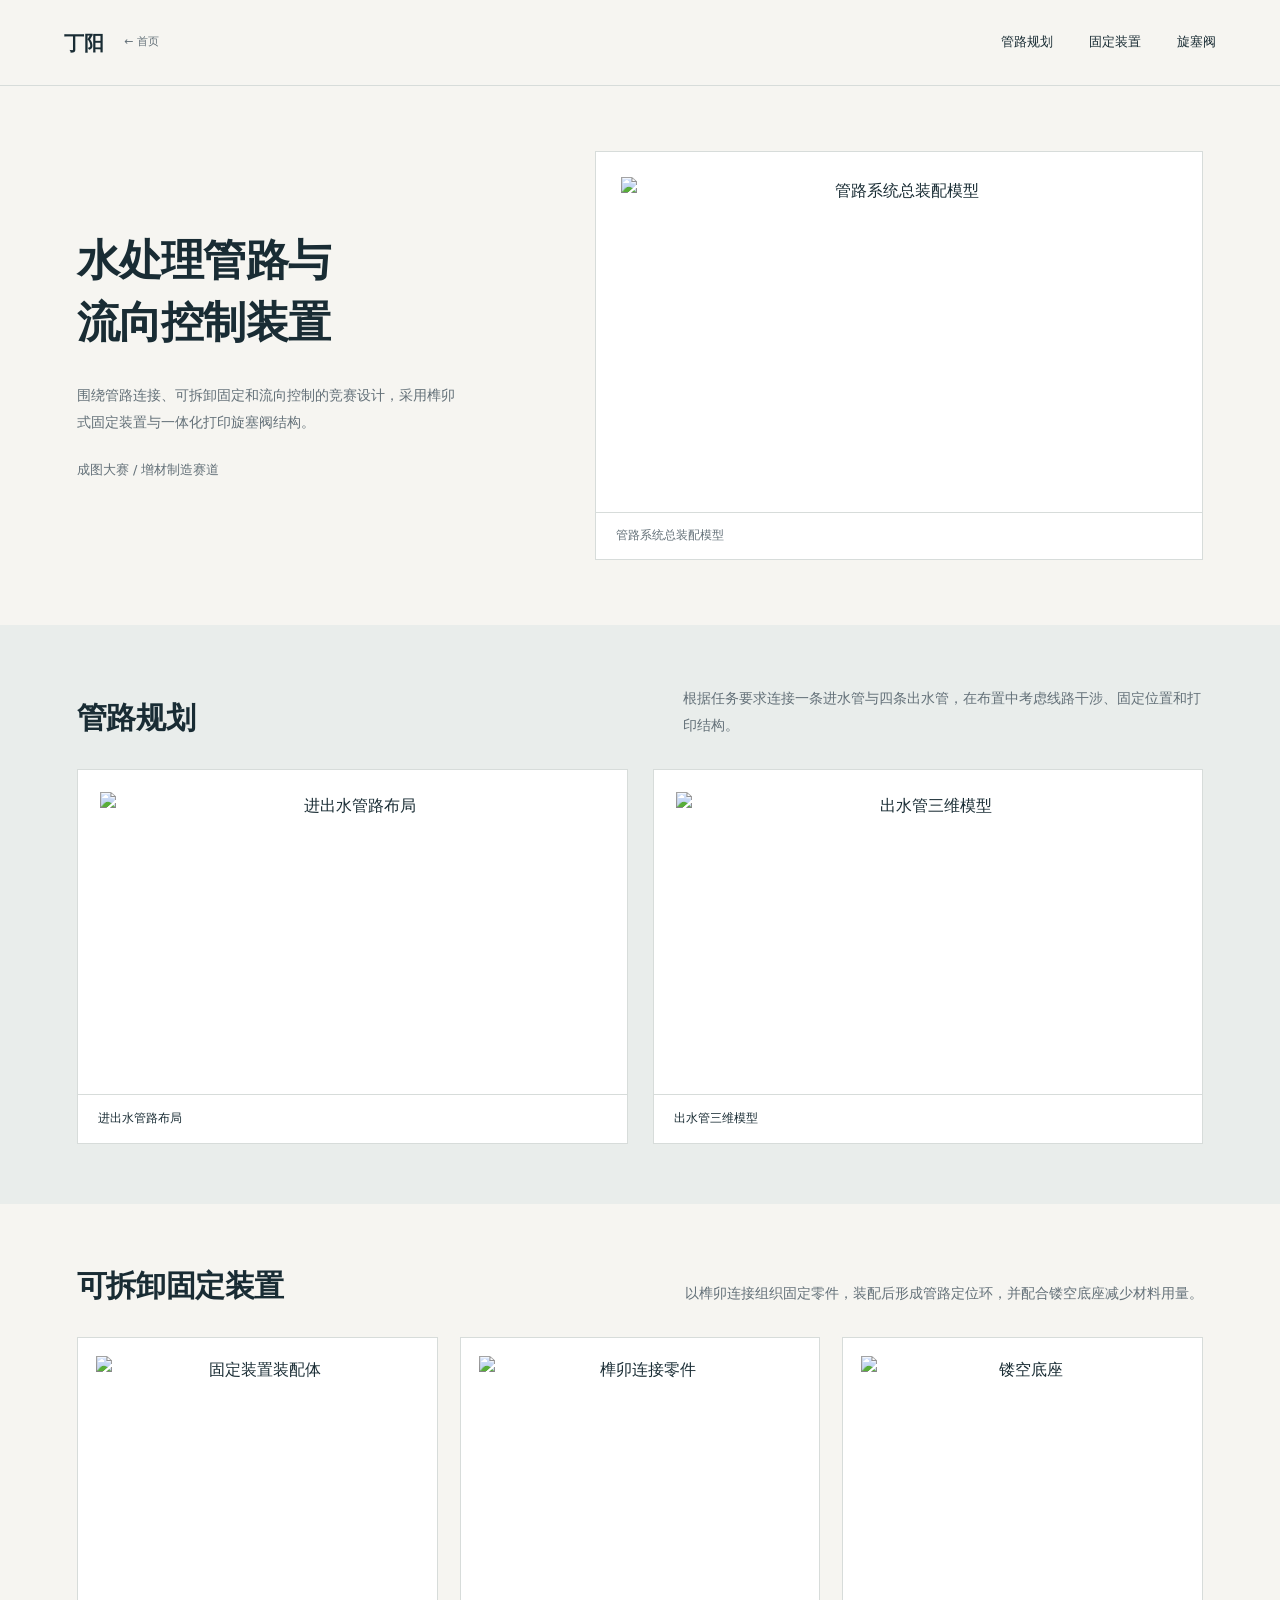
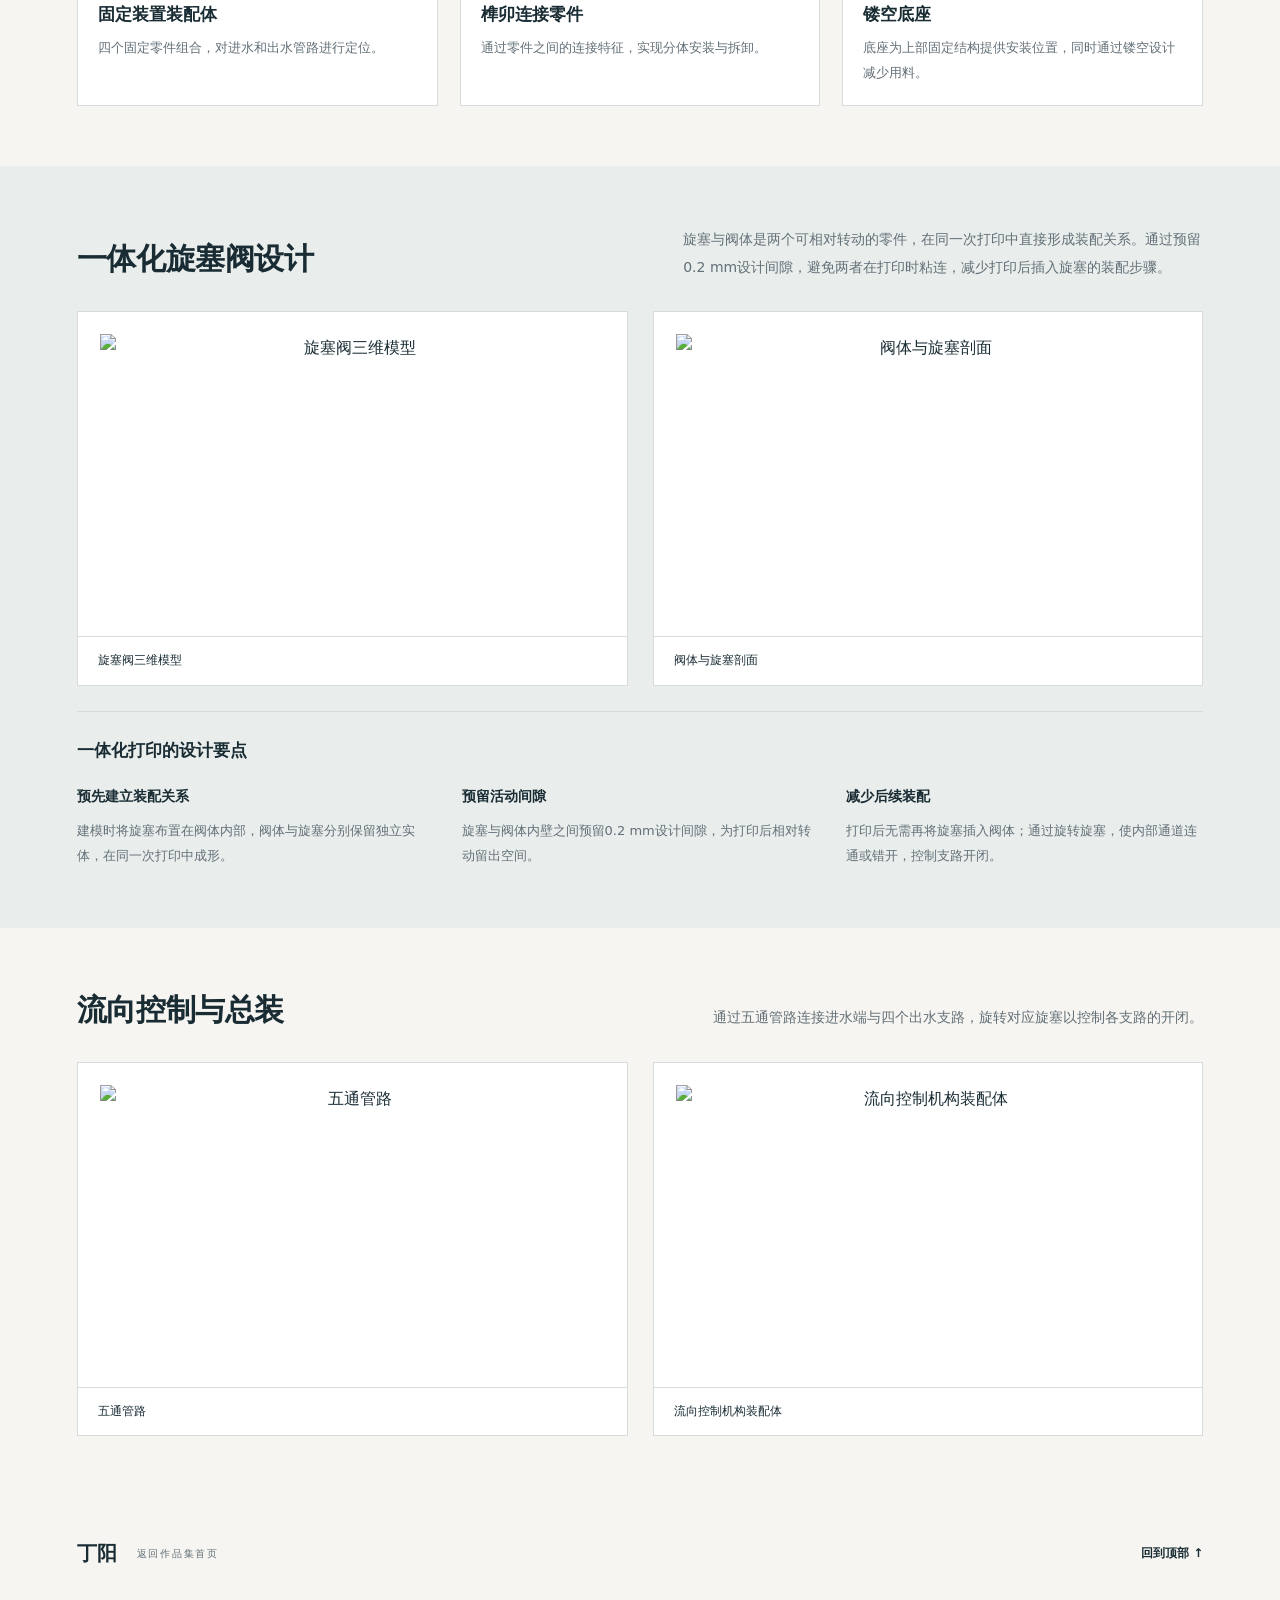
==== additive-water-system.html @ 52be582a "Publish updated portfolio pages and styling" ====
<!doctype html><html lang="zh-CN"><head><meta charset="utf-8"><meta name="viewport" content="width=device-width, initial-scale=1"><meta name="description" content="水处理管路与流向控制装置：成图大赛项目作品展示。"><title>水处理管路与流向控制装置 · 丁阳作品集</title><link rel="stylesheet" href="style.css?v=5"><link rel="stylesheet" href="home.css?v=5"><link rel="stylesheet" href="contest.css?v=5"><link rel="stylesheet" href="portfolio.css?v=2"></head><body class="project-page contest-page"><header class="header"><a class="identity" href="index.html" aria-label="返回作品集首页">丁阳<span>← 首页</span></a><nav aria-label="项目导航"><a href="#routing">管路规划</a><a href="#fixture">固定装置</a><a href="#valves">旋塞阀</a></nav></header><main id="top"><section class="contest-intro section-wrap"><div><h1>水处理管路与<br>流向控制装置</h1><p class="intro">围绕管路连接、可拆卸固定和流向控制的竞赛设计，采用榫卯式固定装置与一体化打印旋塞阀结构。</p><p class="contest-status">成图大赛 / 增材制造赛道</p></div><figure class="contest-cover"><button class="image-button" data-image="assets__contest__water-whole.jpg" data-caption="管路系统总装配模型" aria-label="放大管路系统总装配模型"><img src="assets__contest__water-whole.jpg" alt="管路系统总装配模型" loading="lazy"></button><figcaption>管路系统总装配模型</figcaption></figure></section><section id="routing" class="contest-band"><div class="contest-block section-wrap"><div class="contest-heading"><div><h2>管路规划</h2></div><p>根据任务要求连接一条进水管与四条出水管，在布置中考虑线路干涉、固定位置和打印结构。</p></div><div class="contest-pair"><figure><button class="image-button" data-image="assets__contest__water-routing.jpg" data-caption="进出水管路布局" aria-label="放大进出水管路布局"><img src="assets__contest__water-routing.jpg" alt="进出水管路布局" loading="lazy"></button><figcaption>进出水管路布局</figcaption></figure><figure><button class="image-button" data-image="assets__contest__water-outlet.jpg" data-caption="出水管三维模型" aria-label="放大出水管三维模型"><img src="assets__contest__water-outlet.jpg" alt="出水管三维模型" loading="lazy"></button><figcaption>出水管三维模型</figcaption></figure></div></div></section><section id="fixture"><div class="contest-block section-wrap"><div class="contest-heading"><div><h2>可拆卸固定装置</h2></div><p>以榫卯连接组织固定零件，装配后形成管路定位环，并配合镂空底座减少材料用量。</p></div><div class="contest-grid"><figure class="contest-card"><button class="image-button" data-image="assets__contest__water-fixture.jpg" data-caption="固定装置装配体" aria-label="放大固定装置装配体"><img src="assets__contest__water-fixture.jpg" alt="固定装置装配体" loading="lazy"></button><figcaption><h3>固定装置装配体</h3><p>四个固定零件组合，对进水和出水管路进行定位。</p></figcaption></figure><figure class="contest-card"><button class="image-button" data-image="assets__contest__water-fixture-top.jpg" data-caption="榫卯连接零件" aria-label="放大榫卯连接零件"><img src="assets__contest__water-fixture-top.jpg" alt="榫卯连接零件" loading="lazy"></button><figcaption><h3>榫卯连接零件</h3><p>通过零件之间的连接特征，实现分体安装与拆卸。</p></figcaption></figure><figure class="contest-card"><button class="image-button" data-image="assets__contest__water-base.jpg" data-caption="镂空底座" aria-label="放大镂空底座"><img src="assets__contest__water-base.jpg" alt="镂空底座" loading="lazy"></button><figcaption><h3>镂空底座</h3><p>底座为上部固定结构提供安装位置，同时通过镂空设计减少用料。</p></figcaption></figure></div></div></section><section id="valves" class="contest-band"><div class="contest-block section-wrap"><div class="contest-heading"><div><h2>一体化旋塞阀设计</h2></div><p>旋塞与阀体是两个可相对转动的零件，在同一次打印中直接形成装配关系。通过预留0.2 mm设计间隙，避免两者在打印时粘连，减少打印后插入旋塞的装配步骤。</p></div><div class="contest-pair"><figure><button class="image-button" data-image="assets__contest__water-valve.jpg" data-caption="旋塞阀三维模型" aria-label="放大旋塞阀三维模型"><img src="assets__contest__water-valve.jpg" alt="旋塞阀三维模型" loading="lazy"></button><figcaption>旋塞阀三维模型</figcaption></figure><figure><button class="image-button" data-image="assets__contest__water-valve-section.jpg" data-caption="阀体与旋塞剖面" aria-label="放大阀体与旋塞剖面"><img src="assets__contest__water-valve-section.jpg" alt="阀体与旋塞剖面" loading="lazy"></button><figcaption>阀体与旋塞剖面</figcaption></figure></div><div class="print-in-place"><h3>一体化打印的设计要点</h3><div class="print-points"><div><strong>预先建立装配关系</strong><p>建模时将旋塞布置在阀体内部，阀体与旋塞分别保留独立实体，在同一次打印中成形。</p></div><div><strong>预留活动间隙</strong><p>旋塞与阀体内壁之间预留0.2 mm设计间隙，为打印后相对转动留出空间。</p></div><div><strong>减少后续装配</strong><p>打印后无需再将旋塞插入阀体；通过旋转旋塞，使内部通道连通或错开，控制支路开闭。</p></div></div></div></div></section><section id="assembly"><div class="contest-block section-wrap"><div class="contest-heading"><div><h2>流向控制与总装</h2></div><p>通过五通管路连接进水端与四个出水支路，旋转对应旋塞以控制各支路的开闭。</p></div><div class="contest-pair"><figure><button class="image-button" data-image="assets__contest__water-manifold.jpg" data-caption="五通管路" aria-label="放大五通管路"><img src="assets__contest__water-manifold.jpg" alt="五通管路" loading="lazy"></button><figcaption>五通管路</figcaption></figure><figure><button class="image-button" data-image="assets__contest__water-flow-assembly.jpg" data-caption="流向控制机构装配体" aria-label="放大流向控制机构装配体"><img src="assets__contest__water-flow-assembly.jpg" alt="流向控制机构装配体" loading="lazy"></button><figcaption>流向控制机构装配体</figcaption></figure></div></div></section></main><footer><a class="identity" href="index.html">丁阳<span>返回作品集首页</span></a><a class="text-link" href="#top">回到顶部 ↑</a></footer><dialog id="lightbox" aria-label="图片放大查看"><div class="lightbox-bar"><p id="lightbox-caption"></p><div><a id="original-link" target="_blank" rel="noopener">打开原图</a><button id="close-lightbox" aria-label="关闭图片">关闭 ×</button></div></div><div class="lightbox-content"><img id="lightbox-image" alt=""></div></dialog><script src="app.js"></script></body></html>
---- style.css ----
:root{--paper:#f6f5f1;--ink:#192c34;--muted:#637078;--line:#d7dcda;--accent:#315d72;--font:"Microsoft YaHei","PingFang SC",system-ui,sans-serif}*{box-sizing:border-box}html{scroll-behavior:smooth;scroll-padding-top:95px}body{margin:0;background:var(--paper);color:var(--ink);font-family:var(--font);line-height:1.7}a{color:inherit;text-decoration:none}button{font:inherit}figure,p,h1,h2,h3{margin:0}img{display:block;width:100%}button:focus-visible,a:focus-visible,summary:focus-visible{outline:3px solid #a5783b;outline-offset:5px}.header{height:86px;padding:0 5%;display:flex;align-items:center;justify-content:space-between;border-bottom:1px solid var(--line);background:var(--paper);position:sticky;top:0;z-index:5}.identity{font-size:20px;font-weight:700;display:flex;align-items:center;gap:20px}.identity span{font-size:10px;font-weight:500;letter-spacing:1.7px;color:var(--muted)}nav{display:flex;gap:36px;font-size:13px}nav a:hover{color:var(--accent)}.hero{min-height:660px;display:grid;grid-template-columns:40% 60%;padding:0 0 0 7%;overflow:hidden}.hero-copy{padding:66px 28px 60px 0;align-self:center}.eyebrow{font-size:10px;letter-spacing:2.4px;font-weight:600;color:var(--muted);margin-bottom:22px}h1{font-size:clamp(44px,4.8vw,72px);font-weight:700;line-height:1.25;letter-spacing:-2px}h1 span{color:var(--accent)}.intro{font-size:15px;color:var(--muted);margin-top:28px;line-height:1.9}.tags{display:flex;gap:8px;flex-wrap:wrap;margin-top:25px}.tags span{font-size:10px;padding:4px 10px;border:1px solid var(--line);border-radius:2px}.text-link{display:inline-flex;align-items:center;gap:45px;font-size:12px;font-weight:600;margin-top:38px}.hero-photo{position:relative;min-height:660px}.hero-photo>img{height:100%;object-fit:cover;object-position:49% center}.hero-photo figcaption{position:absolute;bottom:0;left:0;right:0;display:flex;justify-content:space-between;padding:32px 35px 22px;background:linear-gradient(transparent,#142a2f95);color:white;font-size:11px;letter-spacing:1px}.achievement{display:flex;align-items:center;justify-content:center;gap:18px;min-height:85px;border-bottom:1px solid var(--line);font-size:12px;padding:20px}.achievement strong{font-size:15px}.sep{height:20px;width:1px;background:var(--line);margin:0 28px}.section-wrap{max-width:1280px;margin:auto;padding:95px 6%}.overview{display:grid;grid-template-columns:32% minmax(0,1fr);gap:40px;align-items:center;padding-top:100px;padding-bottom:90px}.section-heading h2{font-size:36px;line-height:1.45;letter-spacing:-1px}.section-heading>p:last-child{font-size:13px;color:var(--muted);max-width:340px;margin-top:25px;line-height:2}.overview-image{background:#eaece9;padding:35px 45px 20px}.overview-image img{height:330px;object-fit:contain;mix-blend-mode:multiply}.image-button{background:transparent;border:0;padding:0;width:100%;cursor:zoom-in;color:inherit;display:block}.overview-image figcaption{display:flex;justify-content:space-between;font-size:10px;color:var(--muted);margin-top:18px}.overview-image figcaption span{font-size:9px;letter-spacing:1.5px}.innovation{padding-top:35px}.innovation-title{display:grid;grid-template-columns:75px 1fr 37%;gap:20px;align-items:center;margin-bottom:45px}.number{font-size:48px;font-weight:300;color:#93a7af;letter-spacing:-3px}.innovation-title .eyebrow{margin-bottom:6px}.innovation-title h2{font-size:34px;letter-spacing:-1px}.innovation-title>p{font-size:13px;line-height:1.9;color:var(--muted)}.clamp-stage{display:grid;grid-template-columns:60% 40%;background:#e7eced}.main-visual{padding:35px 25px 22px;display:flex;flex-direction:column;justify-content:center}.main-visual img{height:345px;object-fit:contain;mix-blend-mode:multiply}.main-visual figcaption{font-size:11px;margin-top:25px;color:var(--muted)}.mechanism-pair{padding:30px 25px;display:grid;gap:26px;background:#eff1f0}.mechanism-pair img{height:145px;object-fit:contain;mix-blend-mode:multiply}.mechanism-pair figcaption{font-size:11px;margin-top:12px;color:var(--muted)}.video-detail{margin-top:24px;border-top:1px solid var(--line);border-bottom:1px solid var(--line)}.video-detail summary{cursor:pointer;list-style:none;padding:18px 0;font-size:12px;display:flex;justify-content:space-between;align-items:center}.video-detail summary::-webkit-details-marker{display:none}.video-detail summary span{font-size:22px;font-weight:300}.video-detail[open] summary span{transform:rotate(45deg)}video{display:block;width:100%;max-height:620px;background:#10191d;margin-bottom:24px}.bundle-section{background:#1b3039;color:#f3f4f0}.bundle-section .section-wrap{padding-top:75px;padding-bottom:75px}.bundle-section .eyebrow,.bundle-section .innovation-title>p{color:#b4c5ca}.bundle-hero{background:#eceeed}.bundle-hero img{max-height:570px;object-fit:contain}.bundle-hero figcaption{font-size:11px;color:#53616a;padding:14px 24px;border-top:1px solid #d4d9d7}.bundle-parts{display:grid;grid-template-columns:1fr 1fr;gap:32px;margin-top:44px}.part-heading{display:flex;justify-content:space-between;align-items:center;margin-bottom:18px}.part-heading span{font-size:9px;letter-spacing:2px;color:#b0c0c5}.part-heading h3{font-size:16px;font-weight:500}.states{display:grid;grid-template-columns:1fr 1fr;background:#edf0ef;gap:5px;padding:16px 10px}.states img{height:190px;object-fit:contain;mix-blend-mode:multiply}.bundle-parts p{font-size:11px;color:#bcccd0;margin-top:15px}.bundle-section .video-detail{border-color:#52656e}.prototype .section-heading{margin-bottom:40px}.prototype .section-heading>p:last-child{max-width:100%}.photo-pair{display:grid;grid-template-columns:1fr 1fr;gap:25px}.photo-pair img{height:330px;object-fit:cover}.photo-pair figcaption{font-size:11px;color:var(--muted);padding:14px 0}.drawings-section{background:#eaece8}.drawing-heading{display:flex;align-items:end;justify-content:space-between;margin-bottom:40px}.drawing-heading h2{font-size:34px}.drawing-heading>p{font-size:12px;color:var(--muted);text-align:right}.drawing-grid{display:grid;grid-template-columns:1fr 1fr;gap:28px}.drawing-grid figure{background:white}.drawing-grid img{height:300px;object-fit:contain;padding:24px}.drawing-grid figcaption{border-top:1px solid #e4e6e3;padding:17px 22px;display:flex;gap:18px;align-items:center;font-size:12px}.drawing-grid figcaption>span:first-child{font-size:10px;color:#89949a}.expand{margin-left:auto;font-size:20px;color:var(--accent)}footer{max-width:1280px;margin:auto;padding:40px 6%;display:flex;justify-content:space-between;align-items:center}footer .text-link{margin:0}dialog{border:0;padding:0;width:94vw;max-width:1600px;height:92vh;max-height:100vh;background:#fafafa;color:var(--ink);border-radius:3px}dialog::backdrop{background:#0b171dd9}.lightbox-bar{height:62px;padding:0 22px;display:flex;align-items:center;justify-content:space-between;border-bottom:1px solid var(--line);font-size:13px}.lightbox-bar>div{display:flex;gap:25px;align-items:center}.lightbox-bar a{font-size:12px;text-decoration:underline}.lightbox-bar button{border:0;background:none;cursor:pointer;padding:10px;font-size:13px}.lightbox-content{height:calc(100% - 62px);padding:20px;overflow:auto}.lightbox-content img{height:100%;object-fit:contain}body.modal-open{overflow:hidden}@media(min-width:1550px){.hero{min-height:740px}.hero-photo{min-height:740px}}@media(max-width:900px){.header{padding:0 5%;height:72px}.identity{gap:10px}.identity span{letter-spacing:.8px;font-size:9px}nav{gap:18px;font-size:11px}.hero{min-height:540px;grid-template-columns:42% 58%;padding-left:6%}.hero-photo{min-height:540px}.hero-copy{padding-top:40px;padding-bottom:40px}h1{font-size:46px}.intro{font-size:12px}.overview{gap:25px;grid-template-columns:35% minmax(0,1fr)}.section-heading h2{font-size:28px}.overview-image{padding:25px}.overview-image img{height:260px}.innovation-title{grid-template-columns:55px 1fr}.innovation-title>p{grid-column:2;max-width:550px}.innovation-title h2{font-size:28px}.main-visual img{height:310px}.states img{height:150px}.drawing-grid img{height:250px}.photo-pair img{height:270px}}@media(max-width:600px){html{scroll-padding-top:70px}.header{height:65px}.header .identity span{display:none}nav{gap:18px}.hero{display:flex;flex-direction:column;padding:0;min-height:0}.hero-copy{padding:42px 7% 38px}.eyebrow{font-size:9px;margin-bottom:18px}h1{font-size:45px;line-height:1.22;letter-spacing:-1px}h1 br:nth-of-type(2){display:none}.intro{font-size:13px;margin-top:20px}.desktop{display:none}.tags{margin-top:18px}.text-link{margin-top:26px}.hero-photo{min-height:0;height:360px}.hero-photo figcaption{padding:25px 22px 15px}.achievement{flex-wrap:wrap;gap:5px 12px;font-size:10px;padding:20px}.achievement strong{font-size:12px}.achievement .sep{display:none}.achievement>span:first-child{flex-basis:100%;text-align:center;margin-bottom:4px}.section-wrap{padding:55px 7%}.overview{display:block}.section-heading h2{font-size:28px}.section-heading>p:last-child{margin-top:18px;font-size:12px}.overview-image{margin-top:28px;padding:20px}.overview-image img{height:260px}.overview-image figcaption span{display:none}.innovation{padding-top:5px}.innovation-title{grid-template-columns:40px 1fr;gap:10px;margin-bottom:28px}.number{font-size:35px}.innovation-title .eyebrow{font-size:8px;letter-spacing:1.2px}.innovation-title h2{font-size:26px}.innovation-title>p{font-size:12px;margin-top:10px}.clamp-stage{display:block}.main-visual{padding:20px}.main-visual img{height:260px}.mechanism-pair{grid-template-columns:1fr 1fr;padding:20px 12px;gap:10px}.mechanism-pair img{height:95px}.mechanism-pair figcaption{font-size:10px}.bundle-section .section-wrap{padding-top:48px;padding-bottom:48px}.bundle-hero img{height:270px;object-fit:contain}.bundle-parts{grid-template-columns:1fr;gap:28px;margin-top:28px}.states img{height:155px}.photo-pair{grid-template-columns:1fr;gap:18px}.photo-pair img{height:270px}.drawing-heading{align-items:start;gap:15px}.drawing-heading h2{font-size:27px}.drawing-heading>p{font-size:10px}.drawing-grid{grid-template-columns:1fr;gap:20px}.drawing-grid img{height:260px;padding:18px}.drawing-grid figcaption{padding:13px 18px}footer{padding:28px 7%}footer .identity{display:block;font-size:17px}footer .identity span{display:block;font-size:9px;margin-top:4px}footer .text-link{font-size:10px;gap:10px}.lightbox-bar{padding:0 10px;font-size:11px}.lightbox-bar>div{gap:4px}.lightbox-bar a{font-size:10px}.lightbox-content{padding:8px}}@media(prefers-reduced-motion:reduce){html{scroll-behavior:auto}}

.patent{display:flex;justify-content:space-between;align-items:center;gap:24px;padding:28px 0 10px;margin-top:24px;border-top:1px solid #52656e}.patent .eyebrow{display:block;margin-bottom:8px;letter-spacing:1px;font-size:11px}.patent p{font-size:13px;margin-bottom:7px}.patent strong{font-size:17px;letter-spacing:.5px}.patent-query{display:flex;flex-direction:column;gap:8px;text-align:right}.patent-query a{font-size:12px;text-decoration:underline;text-underline-offset:5px}.patent-query span{font-size:10px;color:#b4c5ca}.other-modules{padding-bottom:35px}.other-modules>.section-heading{margin-bottom:35px}.module-grid{display:grid;grid-template-columns:1fr 1fr;gap:30px}.module-grid figure{background:#eceeed;padding:24px}.module-grid img{height:230px;object-fit:contain;mix-blend-mode:multiply}.module-grid figcaption{margin-top:18px}.module-grid h3{font-size:16px;font-weight:600}.module-grid p{font-size:12px;margin-top:6px;color:var(--muted)}@media(max-width:600px){.patent{display:block}.patent-query{text-align:left;margin-top:18px}.module-grid{grid-template-columns:1fr;gap:20px}.module-grid figure{padding:20px}.module-grid img{height:210px}.other-modules{padding-bottom:0}}

.workflow-video{margin-top:30px}.workflow-video h3{font-size:16px;font-weight:600;margin-bottom:18px}.workflow-video video{aspect-ratio:16/9;object-fit:contain;margin-bottom:0}

.analysis-section{background:#eef0ec}.analysis-section .section-wrap{padding-top:65px;padding-bottom:65px}.analysis-heading{display:flex;justify-content:space-between;gap:24px;align-items:end;margin-bottom:32px}.analysis-heading h2{font-size:32px}.analysis-heading>p{font-size:12px;color:var(--muted);text-align:right}.analysis-grid{display:grid;grid-template-columns:repeat(3,minmax(0,1fr));gap:22px}.analysis-card{background:#fff;min-width:0}.analysis-images{display:grid;grid-template-columns:1fr;gap:8px;padding:14px;background:#f9faf8;height:180px}.analysis-images.paired{grid-template-columns:1fr 1fr}.analysis-images img{height:150px;object-fit:contain}.analysis-copy{padding:18px 20px 22px}.analysis-copy>span{font-size:9px;letter-spacing:.4px;color:var(--muted)}.analysis-copy h3{font-size:15px;margin:4px 0 9px}.analysis-copy p{font-size:11px;color:var(--muted);line-height:1.9}@media(max-width:900px){.analysis-grid{grid-template-columns:repeat(2,minmax(0,1fr))}}@media(max-width:600px){.analysis-section .section-wrap{padding-top:45px;padding-bottom:45px}.analysis-heading{display:block}.analysis-heading h2{font-size:27px}.analysis-heading>p{text-align:left;margin-top:15px;font-size:11px}.analysis-grid{grid-template-columns:1fr;gap:20px}.analysis-images{height:195px}.analysis-images img{height:165px}.analysis-copy p{font-size:12px}}

/* Overall layout refinement */
.hero{min-height:610px;grid-template-columns:40% 60%}
.hero-photo{min-height:610px}
.hero-copy{padding-top:48px;padding-bottom:48px}
.intro{max-width:330px;font-size:15px;line-height:1.95;text-wrap:pretty}
.achievement{min-height:74px;gap:22px;font-size:13px}
.achievement strong{font-size:16px}
.section-wrap{padding-top:72px;padding-bottom:72px}
.overview{padding-top:70px;padding-bottom:65px}
.section-heading h2,.innovation-title h2,.analysis-heading h2,.drawing-heading h2{font-size:32px;line-height:1.4;letter-spacing:-.5px}
.eyebrow{margin-bottom:16px}
.section-heading>p:last-child,.innovation-title>p{font-size:14px;line-height:1.95}
.overview-image{padding:24px 30px 18px}
.overview-image img{height:320px}
.overview-image figcaption,.main-visual figcaption,.mechanism-pair figcaption,.bundle-hero figcaption,.photo-pair figcaption{font-size:12px}
.innovation{padding-top:24px;padding-bottom:64px}
.innovation-title{margin-bottom:32px}
.bundle-section .section-wrap{padding-top:64px;padding-bottom:64px}
.bundle-hero img{max-height:485px}
.bundle-parts{margin-top:30px;gap:26px}
.states img{height:175px}
.bundle-parts p{font-size:12px;line-height:1.9}
.patent p{font-size:14px}.patent-query a{font-size:13px}.patent-query span{font-size:11px}
.other-modules{padding-top:64px;padding-bottom:62px}
.other-modules>.section-heading{margin-bottom:30px}
.module-grid{gap:24px}.module-grid figure{padding:22px;border:1px solid #dfe4e1}.module-grid img{height:200px}
.module-grid h3{font-size:17px}.module-grid p{font-size:13px;line-height:1.9}
.analysis-section .section-wrap{padding-top:64px;padding-bottom:64px}
.analysis-copy{padding:17px 20px 21px}.analysis-copy>span{font-size:10px}.analysis-copy h3{font-size:16px}.analysis-copy p{font-size:12px;line-height:1.9}
.analysis-heading>p,.drawing-heading>p{font-size:13px;line-height:1.9}
.analysis-card{border:1px solid #e1e6e2}
.photo-pair{gap:24px}.photo-pair img{height:310px}
.prototype .section-heading{margin-bottom:32px}
.workflow-video{max-width:960px;margin:30px auto 0}
.workflow-video h3{font-size:17px}
.workflow-video video{width:100%;max-height:540px}
.drawing-heading{margin-bottom:32px}.drawing-grid{gap:24px}.drawing-grid figure{border:1px solid #dfe3df}.drawing-grid img{height:320px;padding:16px}.drawing-grid figcaption{font-size:13px}
@media(min-width:1550px){.hero,.hero-photo{min-height:680px}}
@media(max-width:900px){.hero,.hero-photo{min-height:540px}.section-heading h2,.innovation-title h2,.analysis-heading h2,.drawing-heading h2{font-size:28px}.intro{font-size:13px;max-width:255px}.section-heading>p:last-child,.innovation-title>p{font-size:13px}.overview-image img{height:260px}.states img{height:150px}.drawing-grid img{height:265px}.photo-pair img{height:270px}}
@media(max-width:600px){.hero{min-height:0}.hero-photo{min-height:0;height:340px}.hero-copy{padding:38px 7% 32px}.intro{max-width:100%;font-size:14px;margin-top:18px}.section-wrap{padding-top:48px;padding-bottom:48px}.overview{padding-top:48px;padding-bottom:40px}.section-heading h2,.innovation-title h2,.analysis-heading h2,.drawing-heading h2{font-size:27px}.overview-image{padding:18px}.overview-image img{height:250px}.achievement{font-size:11px;gap:5px 15px;min-height:72px}.achievement strong{font-size:13px}.innovation{padding-top:12px;padding-bottom:48px}.innovation-title{margin-bottom:25px}.bundle-section .section-wrap{padding-top:48px;padding-bottom:48px}.bundle-hero img{height:270px}.bundle-parts{gap:28px}.states img{height:155px}.other-modules{padding-top:48px;padding-bottom:48px}.module-grid figure{padding:18px}.module-grid img{height:195px}.module-grid p{font-size:13px}.analysis-section .section-wrap{padding-top:48px;padding-bottom:48px}.analysis-heading>p,.drawing-heading>p{font-size:12px}.analysis-copy p{font-size:13px}.drawing-grid img{height:260px;padding:12px}.workflow-video{margin-top:24px}.workflow-video video{max-height:none}.header nav{gap:12px}}
---- home.css ----
.home-profile{display:grid;grid-template-columns:42% minmax(0,1fr);gap:30px;padding-top:75px;padding-bottom:70px}.home-name h1{font-size:64px;line-height:1.2;letter-spacing:-2px}.home-name .home-subtitle{font-size:17px;color:var(--muted);margin-top:24px}.home-education h2,.home-projects h2{font-size:28px;line-height:1.4;letter-spacing:-.5px}.home-education h2{margin-bottom:24px}.education-entry{padding:22px 0;border-top:1px solid var(--line)}.education-row{display:flex;justify-content:space-between;align-items:baseline;gap:20px}.education-entry h3{font-size:19px;font-weight:600}.education-entry time{font-size:13px;color:var(--muted);white-space:nowrap;font-variant-numeric:tabular-nums}.education-entry p{font-size:14px;color:var(--muted);margin-top:7px}.home-projects{padding-top:0;padding-bottom:70px}.home-projects h2{margin-bottom:28px}.project-entry{display:grid;grid-template-columns:59% 41%;border:1px solid var(--line);background:#eceeeb;overflow:hidden}.project-entry>img{height:390px;object-fit:cover;object-position:center}.project-entry-copy{padding:36px;display:flex;flex-direction:column;justify-content:center;align-items:start}.project-entry-copy .eyebrow{font-size:10px;margin-bottom:22px}.project-entry h3{font-size:29px;line-height:1.55;font-weight:600;letter-spacing:-.5px}.project-entry-link{font-size:13px;margin-top:35px;display:flex;align-items:center;gap:30px;border-bottom:1px solid #889da4;padding-bottom:8px}.project-entry:hover .project-entry-link{color:var(--accent);border-color:var(--accent)}.home-contact{border-top:1px solid var(--line)}.home-contact .section-wrap{padding-top:36px;padding-bottom:38px;display:flex;align-items:center;justify-content:space-between;gap:20px}.home-contact h2{font-size:16px;font-weight:500}.home-contact a{font-size:23px;font-weight:500;letter-spacing:.3px}.home-contact a:hover{text-decoration:underline;text-underline-offset:6px}.home-page footer{padding-top:25px;padding-bottom:25px}.home-page footer .identity{font-size:17px}.home-page footer .text-link{font-weight:400;color:var(--muted)}.project-page .header .identity span{display:inline;font-size:11px;letter-spacing:0}@media(max-width:900px){.home-profile{grid-template-columns:35% minmax(0,1fr);gap:25px}.home-name h1{font-size:54px}.home-name .home-subtitle{font-size:14px}.project-entry>img{height:330px}.project-entry-copy{padding:25px}.project-entry h3{font-size:25px}.education-entry h3{font-size:17px}.education-entry time{font-size:12px}}@media(max-width:600px){.home-profile{display:block;padding-top:42px;padding-bottom:38px}.home-name h1{font-size:50px}.home-name .home-subtitle{margin-top:15px;font-size:15px}.home-education{margin-top:45px}.home-education h2,.home-projects h2{font-size:25px}.education-entry{padding:18px 0}.education-row{gap:10px}.education-entry h3{font-size:17px}.education-entry time{font-size:11px}.education-entry p{font-size:13px}.home-projects{padding-top:0;padding-bottom:42px}.project-entry{grid-template-columns:1fr}.project-entry>img{height:260px}.project-entry-copy{padding:25px}.project-entry-copy .eyebrow{margin-bottom:12px}.project-entry h3{font-size:25px}.project-entry-link{margin-top:22px}.home-contact .section-wrap{display:block;padding-top:28px;padding-bottom:28px}.home-contact a{display:inline-block;font-size:21px;margin-top:10px}.project-page .header .identity{gap:7px}.project-page .header .identity span{font-size:10px}.project-page .header nav{gap:9px;font-size:10px}}

.secondary-projects{display:grid;grid-template-columns:repeat(3,minmax(0,1fr));gap:24px;margin-top:28px}.home-page .secondary-projects .project-entry{display:flex;flex-direction:column;margin:0;background:#fff;min-width:0}.home-page .secondary-projects .project-entry>img{height:210px!important;width:100%;object-fit:contain;padding:18px;background:#fff}.home-page .secondary-projects .project-entry-copy{padding:22px;flex:1;background:#eceeeb;justify-content:space-between}.home-page .secondary-projects .project-entry h3{font-size:20px;line-height:1.55}.home-page .secondary-projects .project-entry-link{font-size:12px;margin-top:20px;gap:22px}.home-page .home-projects>.project-entry .project-entry-copy{padding-top:36px;padding-bottom:36px}@media(max-width:900px){.secondary-projects{gap:16px}.home-page .secondary-projects .project-entry>img{height:170px!important;padding:12px}.home-page .secondary-projects .project-entry-copy{padding:16px}.home-page .secondary-projects .project-entry h3{font-size:17px}}@media(max-width:600px){.secondary-projects{grid-template-columns:1fr;gap:18px}.home-page .secondary-projects .project-entry{display:grid;grid-template-columns:40% minmax(0,1fr)}.home-page .secondary-projects .project-entry>img{height:165px!important;padding:12px}.home-page .secondary-projects .project-entry-copy{padding:18px;justify-content:center}.home-page .secondary-projects .project-entry h3{font-size:17px}.home-page .secondary-projects .project-entry-link{margin-top:14px}.home-page .home-projects>.project-entry .project-entry-copy{padding:25px}}

.home-page .home-projects .secondary-projects>.project-entry{margin:0}

/* Homepage identity and school details */
.home-page .home-profile{align-items:center;padding-top:62px;padding-bottom:62px;gap:48px}
.home-page .home-name .home-subtitle{margin-top:18px}
.profile-email{display:inline-flex;align-items:center;gap:24px;margin-top:23px;padding-bottom:5px;border-bottom:1px solid var(--line);font-size:14px;color:var(--muted);letter-spacing:.2px}
.profile-email span{color:var(--accent);font-size:16px}
.profile-email:hover{color:var(--accent);border-color:var(--accent)}
.home-page .home-education{padding-left:36px;border-left:1px solid var(--line)}
.home-page .education-entry{border-top:0;padding:20px 0}
.home-page .education-entry+.education-entry{border-top:1px solid var(--line)}
.home-page .education-entry:first-child{padding-top:4px}
.home-page .education-entry:last-child{padding-bottom:4px}
.home-page .education-entry h3{font-size:20px;line-height:1.5}
.home-page .education-entry p{margin-top:8px;line-height:1.6}
@media(max-width:900px){.home-page .home-profile{gap:30px}.home-page .home-education{padding-left:25px}.home-page .education-entry h3{font-size:17px}}
@media(max-width:600px){.home-page .home-profile{padding-top:38px;padding-bottom:38px}.profile-email{margin-top:19px;font-size:14px}.home-page .home-education{margin-top:30px;padding-left:0;padding-top:22px;border-left:0;border-top:1px solid var(--line)}.home-page .education-entry{padding:17px 0}.home-page .education-entry h3{font-size:17px}}
/* Group the name and contact details into a compact identity block. */
.home-name-heading{display:flex;align-items:baseline;gap:22px}
.home-name-en{font-size:13px;font-weight:500;letter-spacing:1.3px;color:var(--muted)}
.home-page .home-name .home-subtitle{margin-top:16px;font-size:16px}
.home-page .profile-email{display:inline-block;margin-top:9px;padding:0;border:0;font-size:14px;letter-spacing:0;line-height:1.8}
.home-page .profile-email:hover{text-decoration:underline;text-underline-offset:4px}
@media(max-width:600px){.home-name-heading{gap:18px}.home-name-en{font-size:12px;letter-spacing:1px}.home-page .home-name .home-subtitle{font-size:15px;margin-top:15px}.home-page .profile-email{font-size:13px;margin-top:7px}}

.home-page .home-name-heading+.profile-email{margin-top:20px}
@media(max-width:600px){.home-page .home-name-heading+.profile-email{margin-top:16px}}

/* Balanced identity and education columns. */
.home-page .home-profile{grid-template-columns:34% minmax(0,1fr);gap:48px}
.home-page .home-name-heading{display:block}
.home-page .home-name h1{font-size:54px;line-height:1.2;letter-spacing:-1px}
.home-page .home-name-en{display:block;margin-top:9px;font-size:16px;line-height:1.5;font-weight:400;letter-spacing:.2px}
.home-page .home-name-heading+.profile-email{margin-top:18px;font-size:13px}
.home-page .education-degree{color:var(--ink);font-weight:500}
.home-page .education-divider{color:#a0aaa9;padding:0 5px}
@media(max-width:900px){.home-page .home-profile{grid-template-columns:30% minmax(0,1fr);gap:30px}.home-page .home-name h1{font-size:48px}}
@media(max-width:600px){.home-page .home-name h1{font-size:46px}.home-page .home-name-en{font-size:15px;margin-top:7px}.home-page .home-name-heading+.profile-email{margin-top:13px}.home-page .education-entry p{line-height:1.9}.home-page .education-divider{padding:0 3px}}
---- contest.css ----
.contest-intro{display:grid;grid-template-columns:42% minmax(0,1fr);gap:45px;align-items:center;padding-top:65px;padding-bottom:65px}.contest-intro h1{font-size:43px;line-height:1.45;letter-spacing:-1px}.contest-intro .intro{font-size:14px;max-width:380px}.contest-cover{background:white;border:1px solid var(--line)}.contest-cover img{height:360px;object-fit:contain;padding:25px}.contest-cover figcaption{padding:12px 20px;border-top:1px solid var(--line);font-size:12px;color:var(--muted)}.contest-block{padding-top:60px;padding-bottom:60px}.contest-heading{display:flex;justify-content:space-between;gap:40px;align-items:end;margin-bottom:30px}.contest-heading h2{font-size:30px;line-height:1.4}.contest-heading>p{max-width:520px;font-size:13px;color:var(--muted);line-height:1.95}.contest-grid{display:grid;grid-template-columns:repeat(3,minmax(0,1fr));gap:22px}.contest-card{background:white;border:1px solid #dfe5e1}.contest-card .image-button{padding:18px}.contest-card img{height:210px;object-fit:contain}.contest-card figcaption{padding:17px 20px 20px}.contest-card h3{font-size:16px;margin-bottom:7px}.contest-card p{font-size:13px;color:var(--muted);line-height:1.9}.contest-pair{display:grid;grid-template-columns:1fr 1fr;gap:25px}.contest-pair figure{background:white;border:1px solid var(--line)}.contest-pair .image-button{padding:22px}.contest-pair img{height:280px;object-fit:contain}.contest-pair figcaption{font-size:13px;padding:13px 20px;border-top:1px solid var(--line)}.contest-band{background:#e9edeb}.contest-purpose{font-size:14px;color:var(--muted);line-height:2;margin-top:20px}.contest-entry>img{object-fit:contain!important;background:white;padding:22px}.contest-entry .project-entry-copy{background:#eceee9}.contest-entry h3{font-size:27px}.contest-status{font-size:12px;color:var(--muted);margin-top:22px}@media(max-width:900px){.contest-intro{grid-template-columns:1fr;gap:30px}.contest-intro h1{font-size:38px}.contest-intro .intro{max-width:650px}.contest-heading{display:block}.contest-heading>p{margin-top:16px;max-width:100%}.contest-grid{gap:16px}.contest-card .image-button{padding:12px}.contest-card img{height:170px}.contest-card figcaption{padding:15px}.contest-pair img{height:235px}}@media(max-width:600px){.contest-intro{padding-top:40px;padding-bottom:40px}.contest-intro h1{font-size:31px}.contest-cover img{height:270px;padding:18px}.contest-block{padding-top:45px;padding-bottom:45px}.contest-heading h2{font-size:27px}.contest-grid{grid-template-columns:1fr;gap:20px}.contest-card img{height:220px}.contest-card figcaption{padding:16px 19px}.contest-pair{grid-template-columns:1fr;gap:20px}.contest-pair img{height:255px}.contest-entry h3{font-size:25px}.contest-entry>img{height:260px!important}.contest-purpose{font-size:13px}}

.print-in-place{margin-top:25px;border-top:1px solid var(--line);padding-top:24px}.print-in-place h3{font-size:17px;margin-bottom:18px}.print-points{display:grid;grid-template-columns:repeat(3,minmax(0,1fr));gap:28px}.print-points strong{font-size:14px;font-weight:600}.print-points p{font-size:13px;color:var(--muted);line-height:1.95;margin-top:8px}@media(max-width:600px){.print-points{grid-template-columns:1fr;gap:20px}}
---- portfolio.css ----
/* Shared typography, surfaces and alignment across the portfolio. */
:root{--surface:#fff;--tint:#e9edeb;--soft:#f9faf8;--caption-size:12px}
.project-page .fea-intro h1,.project-page .contest-intro h1,.project-page .bistable-hero h1{font-size:43px;line-height:1.45;letter-spacing:-.8px}
.section-heading h2,.innovation-title h2,.analysis-heading h2,.drawing-heading h2,.fea-heading h2,.fea-background h2,.contest-heading h2,.bistable-stage-intro h2{font-size:30px;line-height:1.45;letter-spacing:-.4px}
.fea-tinted,.contest-band,.analysis-section,.drawings-section{background:var(--tint)}
.fea-card,.contest-card,.analysis-card,.drawing-grid figure,.contest-pair figure,.background-manuals figure{border-color:var(--line)}
.fea-card .image-button,.analysis-images{background:var(--soft)}
.fea-card h3,.contest-card h3,.analysis-copy h3,.module-grid h3{font-size:17px;font-weight:600;line-height:1.55}
.fea-card p,.contest-card p,.analysis-copy p,.module-grid p{font-size:13px;line-height:1.95}
.fea-grid,.contest-grid,.analysis-grid{align-items:stretch}
.fea-models figcaption,.background-photos figcaption,.photo-pair figcaption,.bistable-photo figcaption,.contest-cover figcaption,.contest-pair figcaption{font-size:var(--caption-size);line-height:1.8}
.fea-meta,.contest-status{font-size:13px;line-height:1.8}
.fea-heading>p,.contest-heading>p,.analysis-heading>p,.drawing-heading>p{font-size:14px;line-height:1.95;text-align:left}
.fea-ending .section-wrap{display:block;padding-top:30px;padding-bottom:30px}
.fea-ending p{max-width:900px;line-height:1.95;font-size:14px}
.bistable-video video{margin-bottom:0}
.chart-description{line-height:1.9}
.header nav a{white-space:nowrap}
.image-button:focus-visible{outline-offset:-4px}
@media(max-width:900px){.project-page .fea-intro h1,.project-page .contest-intro h1,.project-page .bistable-hero h1{font-size:38px}.fea-heading>p,.contest-heading>p,.analysis-heading>p,.drawing-heading>p{font-size:13px}}
@media(max-width:600px){
 .project-page .fea-intro h1,.project-page .contest-intro h1,.project-page .bistable-hero h1{font-size:31px;letter-spacing:-.5px}
 .section-heading h2,.innovation-title h2,.analysis-heading h2,.drawing-heading h2,.fea-heading h2,.fea-background h2,.contest-heading h2,.bistable-stage-intro h2{font-size:27px}
 .header{gap:12px}.project-page .header nav{gap:10px;font-size:11px}.project-page .header .identity{gap:6px;flex-shrink:0}.project-page .header .identity span{font-size:10px}
 .drawing-heading{display:block}.drawing-heading>p{margin-top:12px}
 .fea-models figcaption,.background-photos figcaption,.bistable-photo figcaption,.contest-cover figcaption,.contest-pair figcaption{font-size:11px}
 .fea-ending p{font-size:13px}.fea-meta,.contest-status{font-size:12px}
 .background-manuals{grid-template-columns:1fr}.background-manuals img{height:180px}.background-manuals figcaption{display:flex;font-size:13px;padding:12px 16px}.background-manuals figcaption span{font-size:11px;margin:0}
}

/* Chapter background rhythm: cream introduction, alternating tinted chapters. */
.chapter-tint{background:var(--tint)}
.chapter-tint .overview-image{background:var(--surface)}
.chapter-tint .fea-background{padding-top:60px}
@media(max-width:600px){.chapter-tint .fea-background{padding-top:45px}}
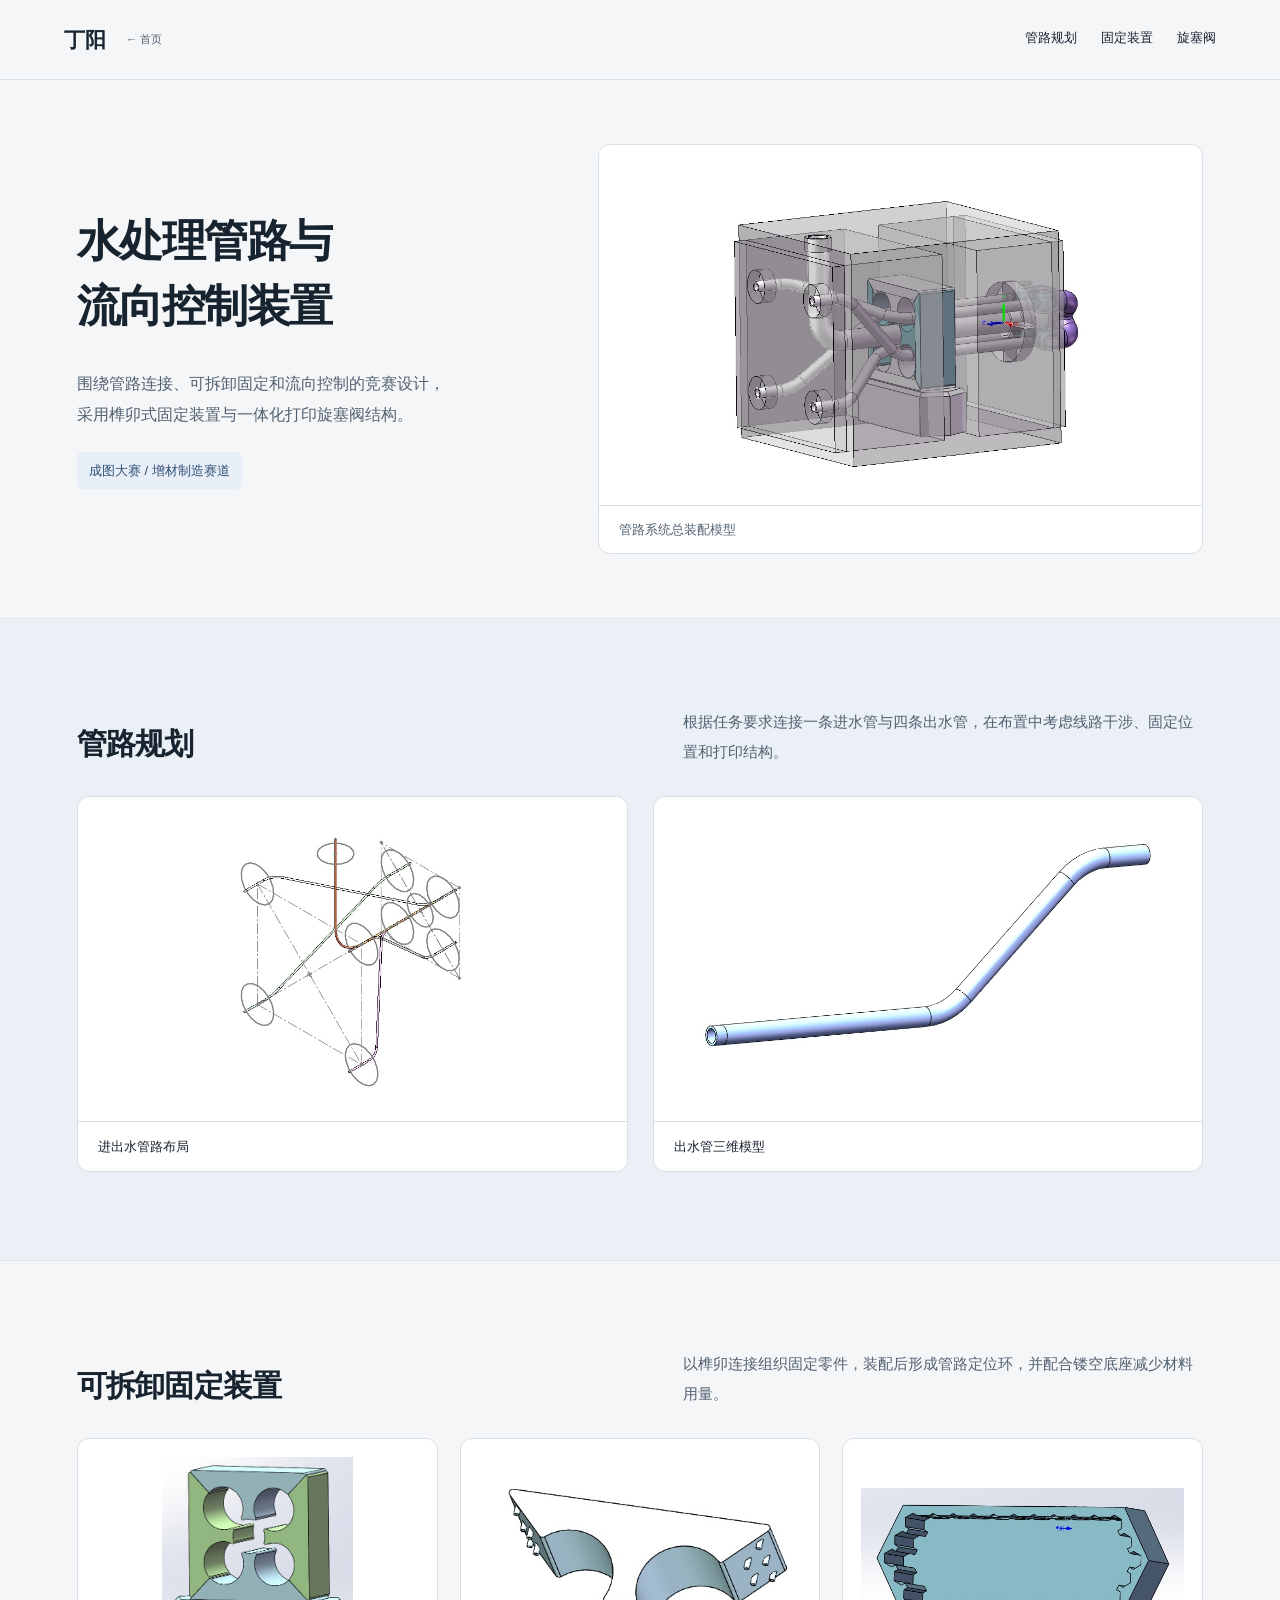
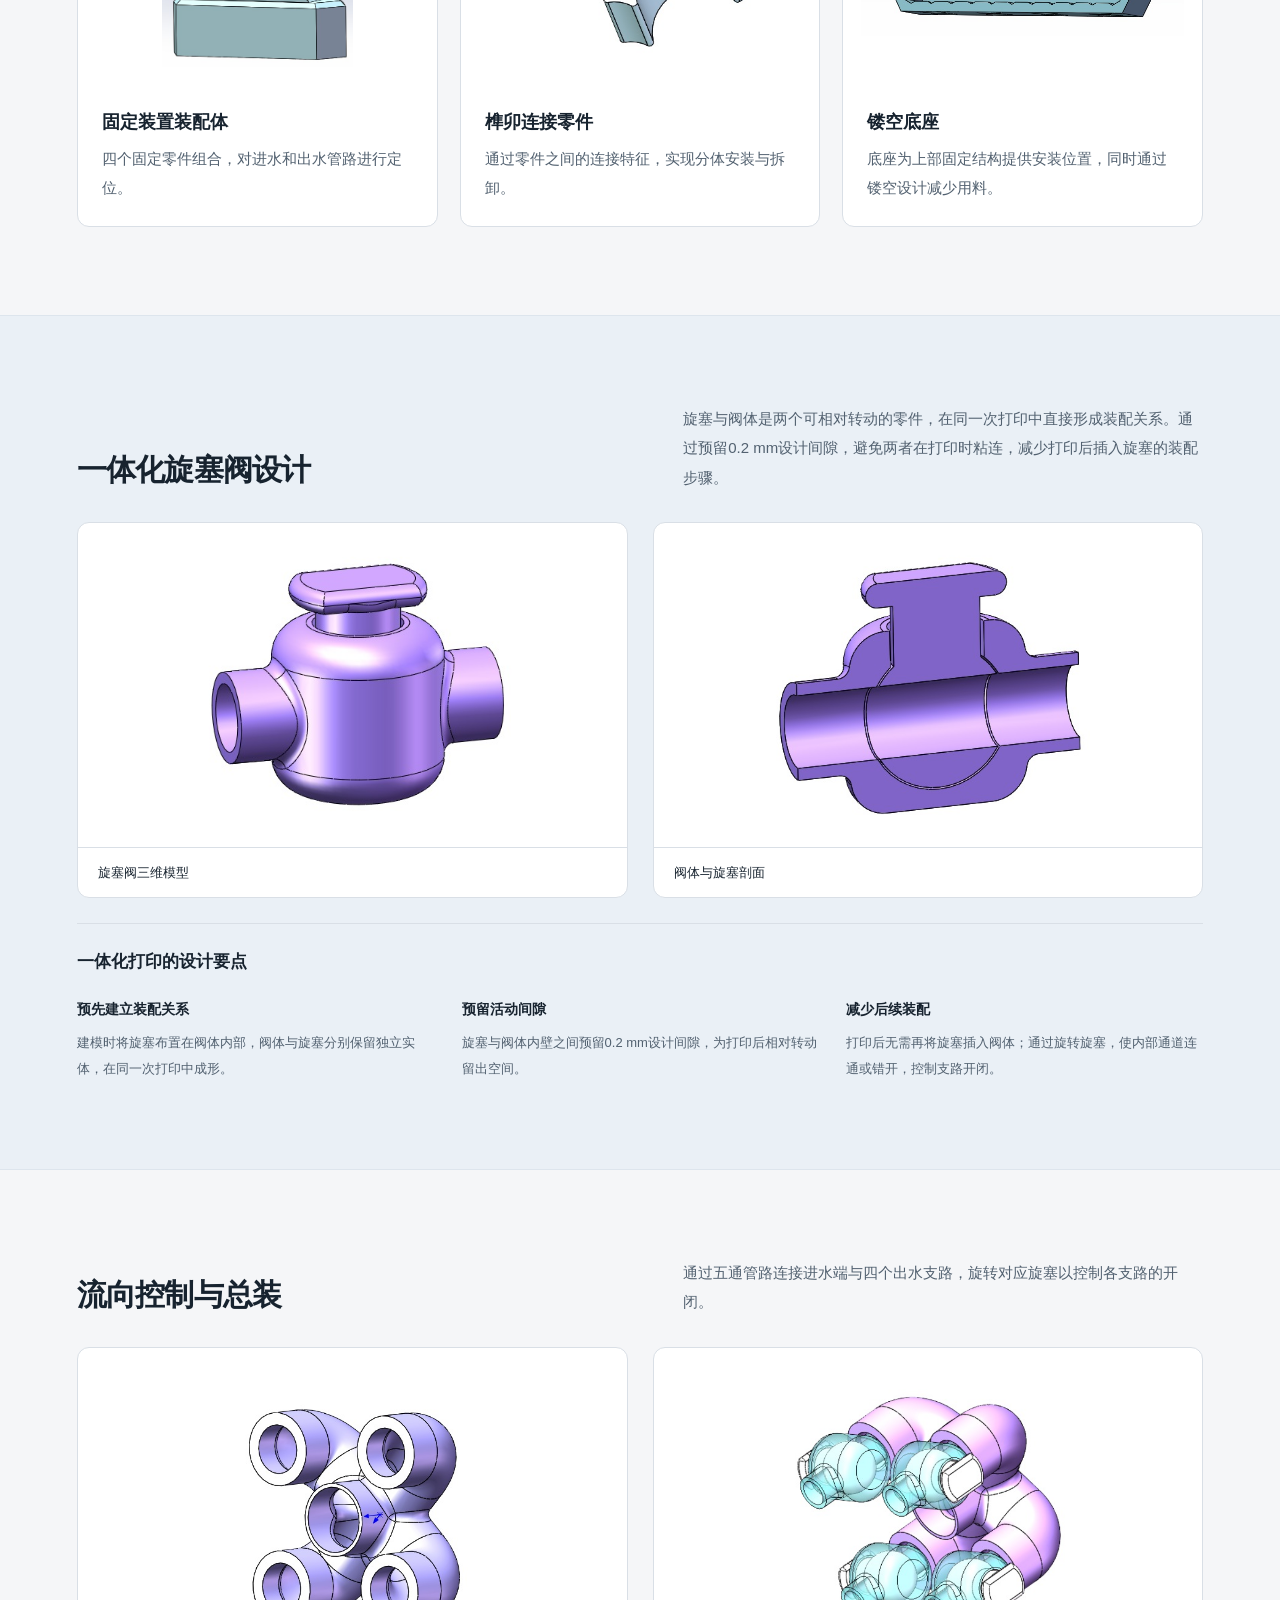
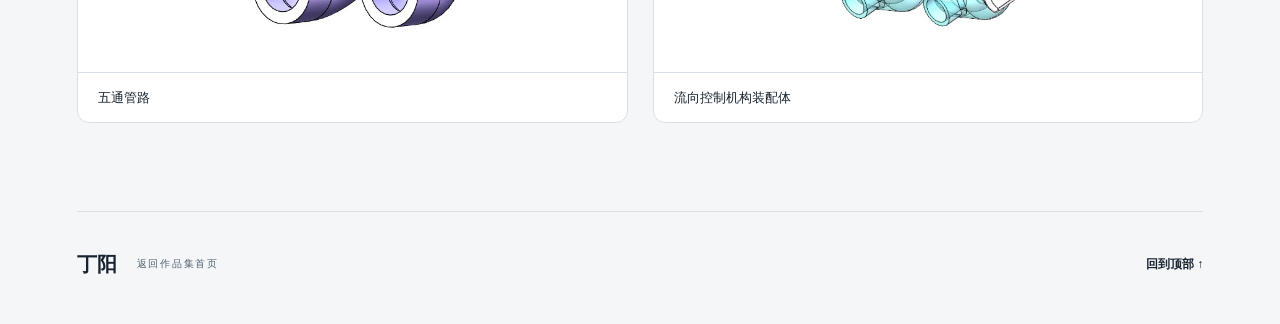
==== commit 4a8c1a75: "Refine portfolio visual design and responsive presentation" ====
--- a/additive-water-system.html
+++ b/additive-water-system.html
@@ -1 +1 @@
-<!doctype html><html lang="zh-CN"><head><meta charset="utf-8"><meta name="viewport" content="width=device-width, initial-scale=1"><meta name="description" content="水处理管路与流向控制装置：成图大赛项目作品展示。"><title>水处理管路与流向控制装置 · 丁阳作品集</title><link rel="stylesheet" href="style.css?v=5"><link rel="stylesheet" href="home.css?v=5"><link rel="stylesheet" href="contest.css?v=5"><link rel="stylesheet" href="portfolio.css?v=2"></head><body class="project-page contest-page"><header class="header"><a class="identity" href="index.html" aria-label="返回作品集首页">丁阳<span>← 首页</span></a><nav aria-label="项目导航"><a href="#routing">管路规划</a><a href="#fixture">固定装置</a><a href="#valves">旋塞阀</a></nav></header><main id="top"><section class="contest-intro section-wrap"><div><h1>水处理管路与<br>流向控制装置</h1><p class="intro">围绕管路连接、可拆卸固定和流向控制的竞赛设计，采用榫卯式固定装置与一体化打印旋塞阀结构。</p><p class="contest-status">成图大赛 / 增材制造赛道</p></div><figure class="contest-cover"><button class="image-button" data-image="assets__contest__water-whole.jpg" data-caption="管路系统总装配模型" aria-label="放大管路系统总装配模型"><img src="assets__contest__water-whole.jpg" alt="管路系统总装配模型" loading="lazy"></button><figcaption>管路系统总装配模型</figcaption></figure></section><section id="routing" class="contest-band"><div class="contest-block section-wrap"><div class="contest-heading"><div><h2>管路规划</h2></div><p>根据任务要求连接一条进水管与四条出水管，在布置中考虑线路干涉、固定位置和打印结构。</p></div><div class="contest-pair"><figure><button class="image-button" data-image="assets__contest__water-routing.jpg" data-caption="进出水管路布局" aria-label="放大进出水管路布局"><img src="assets__contest__water-routing.jpg" alt="进出水管路布局" loading="lazy"></button><figcaption>进出水管路布局</figcaption></figure><figure><button class="image-button" data-image="assets__contest__water-outlet.jpg" data-caption="出水管三维模型" aria-label="放大出水管三维模型"><img src="assets__contest__water-outlet.jpg" alt="出水管三维模型" loading="lazy"></button><figcaption>出水管三维模型</figcaption></figure></div></div></section><section id="fixture"><div class="contest-block section-wrap"><div class="contest-heading"><div><h2>可拆卸固定装置</h2></div><p>以榫卯连接组织固定零件，装配后形成管路定位环，并配合镂空底座减少材料用量。</p></div><div class="contest-grid"><figure class="contest-card"><button class="image-button" data-image="assets__contest__water-fixture.jpg" data-caption="固定装置装配体" aria-label="放大固定装置装配体"><img src="assets__contest__water-fixture.jpg" alt="固定装置装配体" loading="lazy"></button><figcaption><h3>固定装置装配体</h3><p>四个固定零件组合，对进水和出水管路进行定位。</p></figcaption></figure><figure class="contest-card"><button class="image-button" data-image="assets__contest__water-fixture-top.jpg" data-caption="榫卯连接零件" aria-label="放大榫卯连接零件"><img src="assets__contest__water-fixture-top.jpg" alt="榫卯连接零件" loading="lazy"></button><figcaption><h3>榫卯连接零件</h3><p>通过零件之间的连接特征，实现分体安装与拆卸。</p></figcaption></figure><figure class="contest-card"><button class="image-button" data-image="assets__contest__water-base.jpg" data-caption="镂空底座" aria-label="放大镂空底座"><img src="assets__contest__water-base.jpg" alt="镂空底座" loading="lazy"></button><figcaption><h3>镂空底座</h3><p>底座为上部固定结构提供安装位置，同时通过镂空设计减少用料。</p></figcaption></figure></div></div></section><section id="valves" class="contest-band"><div class="contest-block section-wrap"><div class="contest-heading"><div><h2>一体化旋塞阀设计</h2></div><p>旋塞与阀体是两个可相对转动的零件，在同一次打印中直接形成装配关系。通过预留0.2 mm设计间隙，避免两者在打印时粘连，减少打印后插入旋塞的装配步骤。</p></div><div class="contest-pair"><figure><button class="image-button" data-image="assets__contest__water-valve.jpg" data-caption="旋塞阀三维模型" aria-label="放大旋塞阀三维模型"><img src="assets__contest__water-valve.jpg" alt="旋塞阀三维模型" loading="lazy"></button><figcaption>旋塞阀三维模型</figcaption></figure><figure><button class="image-button" data-image="assets__contest__water-valve-section.jpg" data-caption="阀体与旋塞剖面" aria-label="放大阀体与旋塞剖面"><img src="assets__contest__water-valve-section.jpg" alt="阀体与旋塞剖面" loading="lazy"></button><figcaption>阀体与旋塞剖面</figcaption></figure></div><div class="print-in-place"><h3>一体化打印的设计要点</h3><div class="print-points"><div><strong>预先建立装配关系</strong><p>建模时将旋塞布置在阀体内部，阀体与旋塞分别保留独立实体，在同一次打印中成形。</p></div><div><strong>预留活动间隙</strong><p>旋塞与阀体内壁之间预留0.2 mm设计间隙，为打印后相对转动留出空间。</p></div><div><strong>减少后续装配</strong><p>打印后无需再将旋塞插入阀体；通过旋转旋塞，使内部通道连通或错开，控制支路开闭。</p></div></div></div></div></section><section id="assembly"><div class="contest-block section-wrap"><div class="contest-heading"><div><h2>流向控制与总装</h2></div><p>通过五通管路连接进水端与四个出水支路，旋转对应旋塞以控制各支路的开闭。</p></div><div class="contest-pair"><figure><button class="image-button" data-image="assets__contest__water-manifold.jpg" data-caption="五通管路" aria-label="放大五通管路"><img src="assets__contest__water-manifold.jpg" alt="五通管路" loading="lazy"></button><figcaption>五通管路</figcaption></figure><figure><button class="image-button" data-image="assets__contest__water-flow-assembly.jpg" data-caption="流向控制机构装配体" aria-label="放大流向控制机构装配体"><img src="assets__contest__water-flow-assembly.jpg" alt="流向控制机构装配体" loading="lazy"></button><figcaption>流向控制机构装配体</figcaption></figure></div></div></section></main><footer><a class="identity" href="index.html">丁阳<span>返回作品集首页</span></a><a class="text-link" href="#top">回到顶部 ↑</a></footer><dialog id="lightbox" aria-label="图片放大查看"><div class="lightbox-bar"><p id="lightbox-caption"></p><div><a id="original-link" target="_blank" rel="noopener">打开原图</a><button id="close-lightbox" aria-label="关闭图片">关闭 ×</button></div></div><div class="lightbox-content"><img id="lightbox-image" alt=""></div></dialog><script src="app.js"></script></body></html>+<!doctype html><html lang="zh-CN"><head><meta charset="utf-8"><meta name="viewport" content="width=device-width, initial-scale=1"><meta name="description" content="水处理管路与流向控制装置：成图大赛项目作品展示。"><title>水处理管路与流向控制装置 · 丁阳作品集</title><link rel="stylesheet" href="style.css?v=5"><link rel="stylesheet" href="home.css?v=5"><link rel="stylesheet" href="contest.css?v=5"><link rel="stylesheet" href="portfolio.css?v=2"><link rel="stylesheet" href="visual.css?v=20261017b"></head><body class="project-page contest-page"><a class="skip-link" href="#top">跳转到主要内容</a><header class="header"><a class="identity" href="index.html" aria-label="返回作品集首页">丁阳<span>← 首页</span></a><nav aria-label="项目导航"><a href="#routing">管路规划</a><a href="#fixture">固定装置</a><a href="#valves">旋塞阀</a></nav></header><main id="top"><section class="contest-intro section-wrap"><div><h1>水处理管路与<br>流向控制装置</h1><p class="intro">围绕管路连接、可拆卸固定和流向控制的竞赛设计，采用榫卯式固定装置与一体化打印旋塞阀结构。</p><p class="contest-status">成图大赛 / 增材制造赛道</p></div><figure class="contest-cover"><button class="image-button" data-image="assets__contest__water-whole.jpg" data-caption="管路系统总装配模型" aria-label="放大管路系统总装配模型"><img src="assets__contest__water-whole.jpg" alt="管路系统总装配模型" loading="lazy"></button><figcaption>管路系统总装配模型</figcaption></figure></section><section id="routing" class="contest-band"><div class="contest-block section-wrap"><div class="contest-heading"><div><h2>管路规划</h2></div><p>根据任务要求连接一条进水管与四条出水管，在布置中考虑线路干涉、固定位置和打印结构。</p></div><div class="contest-pair"><figure><button class="image-button" data-image="assets__contest__water-routing.jpg" data-caption="进出水管路布局" aria-label="放大进出水管路布局"><img src="assets__contest__water-routing.jpg" alt="进出水管路布局" loading="lazy"></button><figcaption>进出水管路布局</figcaption></figure><figure><button class="image-button" data-image="assets__contest__water-outlet.jpg" data-caption="出水管三维模型" aria-label="放大出水管三维模型"><img src="assets__contest__water-outlet.jpg" alt="出水管三维模型" loading="lazy"></button><figcaption>出水管三维模型</figcaption></figure></div></div></section><section id="fixture"><div class="contest-block section-wrap"><div class="contest-heading"><div><h2>可拆卸固定装置</h2></div><p>以榫卯连接组织固定零件，装配后形成管路定位环，并配合镂空底座减少材料用量。</p></div><div class="contest-grid"><figure class="contest-card"><button class="image-button" data-image="assets__contest__water-fixture.jpg" data-caption="固定装置装配体" aria-label="放大固定装置装配体"><img src="assets__contest__water-fixture.jpg" alt="固定装置装配体" loading="lazy"></button><figcaption><h3>固定装置装配体</h3><p>四个固定零件组合，对进水和出水管路进行定位。</p></figcaption></figure><figure class="contest-card"><button class="image-button" data-image="assets__contest__water-fixture-top.jpg" data-caption="榫卯连接零件" aria-label="放大榫卯连接零件"><img src="assets__contest__water-fixture-top.jpg" alt="榫卯连接零件" loading="lazy"></button><figcaption><h3>榫卯连接零件</h3><p>通过零件之间的连接特征，实现分体安装与拆卸。</p></figcaption></figure><figure class="contest-card"><button class="image-button" data-image="assets__contest__water-base.jpg" data-caption="镂空底座" aria-label="放大镂空底座"><img src="assets__contest__water-base.jpg" alt="镂空底座" loading="lazy"></button><figcaption><h3>镂空底座</h3><p>底座为上部固定结构提供安装位置，同时通过镂空设计减少用料。</p></figcaption></figure></div></div></section><section id="valves" class="contest-band"><div class="contest-block section-wrap"><div class="contest-heading"><div><h2>一体化旋塞阀设计</h2></div><p>旋塞与阀体是两个可相对转动的零件，在同一次打印中直接形成装配关系。通过预留0.2 mm设计间隙，避免两者在打印时粘连，减少打印后插入旋塞的装配步骤。</p></div><div class="contest-pair"><figure><button class="image-button" data-image="assets__contest__water-valve.jpg" data-caption="旋塞阀三维模型" aria-label="放大旋塞阀三维模型"><img src="assets__contest__water-valve.jpg" alt="旋塞阀三维模型" loading="lazy"></button><figcaption>旋塞阀三维模型</figcaption></figure><figure><button class="image-button" data-image="assets__contest__water-valve-section.jpg" data-caption="阀体与旋塞剖面" aria-label="放大阀体与旋塞剖面"><img src="assets__contest__water-valve-section.jpg" alt="阀体与旋塞剖面" loading="lazy"></button><figcaption>阀体与旋塞剖面</figcaption></figure></div><div class="print-in-place"><h3>一体化打印的设计要点</h3><div class="print-points"><div><strong>预先建立装配关系</strong><p>建模时将旋塞布置在阀体内部，阀体与旋塞分别保留独立实体，在同一次打印中成形。</p></div><div><strong>预留活动间隙</strong><p>旋塞与阀体内壁之间预留0.2 mm设计间隙，为打印后相对转动留出空间。</p></div><div><strong>减少后续装配</strong><p>打印后无需再将旋塞插入阀体；通过旋转旋塞，使内部通道连通或错开，控制支路开闭。</p></div></div></div></div></section><section id="assembly"><div class="contest-block section-wrap"><div class="contest-heading"><div><h2>流向控制与总装</h2></div><p>通过五通管路连接进水端与四个出水支路，旋转对应旋塞以控制各支路的开闭。</p></div><div class="contest-pair"><figure><button class="image-button" data-image="assets__contest__water-manifold.jpg" data-caption="五通管路" aria-label="放大五通管路"><img src="assets__contest__water-manifold.jpg" alt="五通管路" loading="lazy"></button><figcaption>五通管路</figcaption></figure><figure><button class="image-button" data-image="assets__contest__water-flow-assembly.jpg" data-caption="流向控制机构装配体" aria-label="放大流向控制机构装配体"><img src="assets__contest__water-flow-assembly.jpg" alt="流向控制机构装配体" loading="lazy"></button><figcaption>流向控制机构装配体</figcaption></figure></div></div></section></main><footer><a class="identity" href="index.html">丁阳<span>返回作品集首页</span></a><a class="text-link" href="#top">回到顶部 ↑</a></footer><dialog id="lightbox" aria-label="图片放大查看"><div class="lightbox-bar"><p id="lightbox-caption"></p><div><a id="original-link" target="_blank" rel="noopener">打开原图</a><button id="close-lightbox" aria-label="关闭图片">关闭 ×</button></div></div><div class="lightbox-content"><img id="lightbox-image" alt=""></div></dialog><script src="app.js"></script></body></html>
--- a/visual.css
+++ b/visual.css
@@ -0,0 +1,51 @@
+/* UI/UX Pro Max: Swiss editorial grid, restrained blue, accessible interaction. */
+:root{--paper:#f5f6f8;--ink:#17232f;--muted:#526170;--line:#d9dfe6;--accent:#2459d3;--surface:#fff;--tint:#eaf0f6;--soft:#f7f9fc;--caption-size:13px;--font:"Segoe UI","Microsoft YaHei","PingFang SC",sans-serif}
+html{scroll-padding-top:110px}body{font-size:16px;-webkit-font-smoothing:antialiased}::selection{background:#cbdcff;color:#14263e}a,button{touch-action:manipulation}a:focus-visible,button:focus-visible,summary:focus-visible{outline:3px solid var(--accent);outline-offset:5px}p{overflow-wrap:break-word}h1,h2,h3{text-wrap:balance}a,button{ -webkit-tap-highlight-color:#dbe6ff}img,video{max-width:100%}.section-wrap{max-width:1360px;padding:88px 6%}.header{height:auto;min-height:80px;padding:14px max(5%,calc((100vw - 1200px)/2));background:#f5f6f8f5;backdrop-filter:blur(12px);gap:24px}.header .identity{font-size:21px;white-space:nowrap}.header nav{gap:24px;flex-wrap:wrap;justify-content:flex-end}.header nav a{display:inline-flex;align-items:center;min-height:44px;font-size:13px;border-bottom:2px solid transparent;transition:color .2s,border-color .2s}.header nav a:hover{border-color:var(--accent)}.identity span{color:var(--muted)}.eyebrow{font-size:11px;color:var(--accent);letter-spacing:2px}.intro{font-size:16px!important;line-height:1.95!important;color:var(--muted)}
+.skip-link{position:fixed;top:8px;left:16px;transform:translateY(-160%);z-index:100;background:var(--ink);color:white;padding:12px 18px;border-radius:8px}.skip-link:focus{transform:none}
+/* Portfolio cover */
+.home-topbar{max-width:1200px;margin:auto;display:flex;align-items:center;justify-content:space-between;gap:20px;padding:27px 0;border-bottom:1px solid var(--line)}.home-brand{font-size:12px;letter-spacing:2px;font-weight:700;display:flex;align-items:center;gap:12px}.brand-mark{width:28px;height:28px;border:7px solid var(--accent);display:inline-block;transform:rotate(-12deg)}.home-topbar nav{gap:28px}.home-topbar nav a{font-size:13px;min-height:44px;display:flex;align-items:center}.home-page .home-profile{grid-template-columns:1fr 1fr;gap:80px;align-items:end;padding-top:76px;padding-bottom:64px}.home-kicker{font-size:12px;font-weight:600;letter-spacing:3px;color:var(--accent);margin-bottom:22px}.home-page .home-name h1{font-size:clamp(64px,6.4vw,92px);letter-spacing:-4px;line-height:1.12;font-weight:650}.home-page .home-name-heading{display:flex;align-items:baseline;gap:24px;flex-wrap:wrap}.home-page .home-name-en{font-size:24px;margin:0;color:var(--muted);letter-spacing:-.6px}.home-descriptor{font-size:19px;font-weight:400;margin-top:22px;color:var(--muted);letter-spacing:1px}.home-page .home-name-heading~.profile-email{display:inline-flex;align-items:center;min-height:44px;font-size:14px;margin-top:16px;border-bottom:1px solid var(--line);color:var(--ink)}.profile-email:after{content:'↗';margin-left:24px;color:var(--accent)}.home-page .home-education{border-left:0;padding-left:0;margin:0}.home-page .education-entry{padding:21px 0!important;border-top:1px solid var(--line)}.home-page .education-entry h3{font-size:19px;font-weight:600}.home-page .education-entry p{font-size:14px;line-height:1.9}.home-page .education-entry time{font-size:12px}.education-row{gap:14px}.home-page .home-projects{padding-top:32px;padding-bottom:88px;display:grid;grid-template-columns:1fr 1fr;gap:24px}.home-projects-heading{grid-column:1/-1;display:flex;align-items:center;justify-content:space-between;border-top:1px solid var(--line);padding-top:30px;margin-bottom:6px}.home-page .home-projects h2{font-size:28px;letter-spacing:-1px;margin:0}.home-projects-heading>span{font-size:11px;color:var(--muted);letter-spacing:2px}.home-page .home-projects .project-entry{display:flex;flex-direction:column;min-width:0;margin:0;border:1px solid var(--line);border-radius:16px;background:white;overflow:hidden;transition:box-shadow .25s,border-color .25s,transform .25s}.home-page .home-projects>.project-entry>img{width:100%;height:330px;object-fit:cover;padding:0;background:white}.home-page .home-projects>.bistable-entry>img{object-fit:cover!important;object-position:center 54%;padding:0}.home-page .home-projects .project-entry-copy{padding:28px 30px!important;background:white;display:flex;flex-direction:column;align-items:stretch;justify-content:space-between;flex:1;position:relative}.home-page .home-projects .project-entry h3{font-size:27px;line-height:1.55;letter-spacing:-.6px;font-weight:600}.home-page .project-entry h3 br{display:initial}.home-page .project-entry-link{font-size:13px;border:0;padding:0;margin-top:24px;display:flex;align-items:center;justify-content:space-between;min-height:32px;color:var(--muted)}.project-entry-link>span{width:32px;height:32px;display:grid;place-items:center;background:var(--soft);border-radius:50%;color:var(--accent);font-size:19px;transition:background .2s,color .2s}.home-page .project-entry:hover,.home-page .project-entry:focus-visible{border-color:#8da9d7;box-shadow:0 14px 36px #172b4710;transform:translateY(-4px)}.project-entry:hover .project-entry-link>span{background:var(--accent);color:white}.home-page .secondary-projects{grid-column:1/-1;display:grid;grid-template-columns:repeat(3,minmax(0,1fr));gap:24px;margin-top:0}.home-page .secondary-projects .project-entry>img{height:238px!important;object-fit:contain;padding:24px;border-bottom:1px solid #eef1f5}.home-page .home-projects .secondary-projects .project-entry h3{font-size:20px}.home-page footer,footer{max-width:1200px;margin:auto;border-top:1px solid var(--line);padding:30px 0 38px;gap:24px}.home-page footer .identity{font-size:17px}.home-page footer .identity span{font-size:10px}.text-link{min-height:44px;align-items:center}
+/* Case studies: quieter reading surfaces, large visual evidence. */
+.project-page .hero{max-width:1360px;margin:auto;padding:64px 6%;min-height:0;grid-template-columns:39% minmax(0,1fr);gap:40px;align-items:center;overflow:visible}.hero-copy{padding:0}.project-page .hero h1{font-size:clamp(40px,4.4vw,64px);line-height:1.3;letter-spacing:-2px}.hero-photo{height:490px;min-height:0;border-radius:18px;overflow:hidden}.hero-photo>img{height:100%}.project-page .contest-intro,.project-page .fea-intro,.project-page .bistable-hero{padding-top:64px;padding-bottom:64px;gap:48px}.project-page .contest-intro h1,.project-page .fea-intro h1,.project-page .bistable-hero h1{font-size:clamp(32px,3.4vw,46px);line-height:1.5;letter-spacing:-1.5px}.contest-status,.fea-meta{display:inline-block;padding:7px 12px;background:#e8eef8;border-radius:6px;color:#315175;font-size:13px;margin-top:22px}.achievement{margin:0 auto;background:var(--ink);color:white;border:0;gap:24px;padding:24px;line-height:1.8}.achievement strong{color:#c9dcff}.achievement .sep{background:#697584}.chapter-tint,.fea-tinted,.contest-band,.analysis-section,.drawings-section{background:var(--tint);border-top:1px solid #dde5ed;border-bottom:1px solid #dde5ed}.section-heading h2,.innovation-title h2,.analysis-heading h2,.drawing-heading h2,.fea-heading h2,.fea-background h2,.contest-heading h2,.bistable-stage-intro h2{font-size:30px;line-height:1.5;letter-spacing:-.8px}.section-heading>p:last-child,.innovation-title>p,.analysis-heading>p,.drawing-heading>p,.fea-heading>p,.contest-heading>p,.bistable-stage-intro p,.background-top p{font-size:15px!important;line-height:1.95!important}.fea-card,.contest-card,.analysis-card,.drawing-grid figure,.contest-pair figure,.background-manuals figure,.bistable-photo,.bistable-chart,.overview-image,.main-visual,.mechanism-pair,.contest-cover,.fea-models figure{border-radius:12px;overflow:hidden;border:1px solid var(--line);background:white}.fea-card h3,.contest-card h3,.analysis-copy h3,.module-grid h3{font-size:18px}.fea-card p,.contest-card p,.analysis-copy p,.module-grid p,.bistable-chart p,.chart-description{font-size:15px;line-height:1.95}.fea-card figcaption,.contest-card figcaption,.analysis-copy{padding:24px}.number{font-size:54px;color:var(--accent);letter-spacing:-2px;font-variant-numeric:tabular-nums}.image-button{transition:background .2s}.image-button:hover{background:#edf3fd}.image-button img{transition:filter .2s}.image-button:hover img{filter:brightness(.98)}.contest-cover img,.bistable-hero img{padding:20px}.bundle-section{background:#172b3e}.bundle-section .eyebrow{color:#b9d1ff}.bundle-parts p{font-size:14px;line-height:1.9}.bundle-hero,.states{border-radius:10px}.clamp-stage{border-radius:12px;overflow:hidden;gap:16px;background:transparent}.fea-models{gap:12px}.fea-models figcaption{padding:12px}.photo-pair img{border-radius:12px}.workflow-video video,.bistable-video video{border-radius:12px}.bistable-route{background:#e9effa;border-color:var(--accent);border-radius:0 8px 8px 0}.bistable-note{font-size:13px}.chart-tabs{flex-wrap:wrap}.chart-tab{min-height:44px}.lightbox-bar{height:auto;min-height:72px;gap:12px}.lightbox-bar button,.lightbox-bar a{min-height:44px;display:inline-flex;align-items:center}.lightbox-content{height:calc(100% - 84px)}dialog{border-radius:12px}.lightbox-bar p{overflow-wrap:anywhere}.project-page footer{margin-top:0}.project-page footer .identity{flex-wrap:wrap}
+@media(min-width:1600px){.project-page .hero{min-height:0}.hero-photo{min-height:0}}
+@media(max-width:1300px){.home-topbar,footer,.home-page footer{margin-left:6%;margin-right:6%}.home-page .home-profile{gap:48px}}
+@media(max-width:1000px){.home-page .home-name h1{font-size:68px}.home-page .home-name-en{font-size:20px}.home-page .home-profile{gap:32px;grid-template-columns:1fr 1.2fr}.home-page .home-projects .project-entry h3{font-size:23px}.home-page .home-projects .project-entry-copy{padding:24px!important}.home-page .secondary-projects{gap:16px}.home-page .home-projects .secondary-projects .project-entry h3{font-size:18px}.home-page .secondary-projects .project-entry>img{height:190px!important}.project-page .hero{grid-template-columns:1fr 1.2fr;gap:30px}.hero-photo{height:400px}.header nav{gap:16px}.home-page .home-projects>.project-entry>img{height:280px}}
+@media(max-width:760px){.section-wrap{padding:56px 6%}.home-topbar{padding:16px 0}.home-topbar nav{gap:20px}.home-brand{font-size:10px;letter-spacing:1px}.home-page .home-profile{display:block;padding-top:48px;padding-bottom:40px}.home-page .home-name h1{font-size:68px}.home-kicker{font-size:11px;margin-bottom:20px}.home-descriptor{font-size:17px;margin-top:20px}.home-page .home-education{margin-top:36px;border-top:0}.home-page .education-entry h3{font-size:18px}.home-page .education-entry p{font-size:14px}.home-page .education-entry time{font-size:12px}.home-page .home-projects{grid-template-columns:1fr;gap:20px;padding-top:16px;padding-bottom:48px}.home-projects-heading{padding-top:24px}.home-projects-heading>span{font-size:9px;letter-spacing:1px}.home-page .home-projects h2{font-size:25px}.home-page .home-projects>.project-entry>img{height:300px}.home-page .home-projects .project-entry h3{font-size:24px}.home-page .secondary-projects{grid-template-columns:1fr;gap:20px}.home-page .home-projects .secondary-projects .project-entry{display:flex;flex-direction:column}.home-page .secondary-projects .project-entry>img{height:260px!important;padding:24px}.home-page .home-projects .secondary-projects .project-entry h3{font-size:23px}.home-page footer,footer{align-items:flex-start;padding:24px 0;gap:16px}.home-page footer .identity,footer .identity{display:flex;flex-direction:column;align-items:flex-start;gap:4px}.header{padding:10px 6%;display:flex;flex-wrap:wrap;gap:4px;min-height:72px;position:sticky}.header .identity{width:100%;font-size:18px;gap:12px}.project-page .header .identity span{font-size:11px}.header nav{width:100%;justify-content:flex-start;gap:8px 18px}.project-page .header nav a{font-size:12px;min-height:36px}.project-page .hero{display:flex;flex-direction:column;align-items:stretch;padding:40px 6%;gap:28px}.project-page .hero h1{font-size:44px;letter-spacing:-1px}.hero-copy{padding:0}.hero-photo{height:320px;min-height:0}.project-page .contest-intro,.project-page .fea-intro,.project-page .bistable-hero{display:grid;grid-template-columns:1fr;gap:30px;padding-top:40px;padding-bottom:40px}.project-page .contest-intro h1,.project-page .fea-intro h1,.project-page .bistable-hero h1{font-size:31px;letter-spacing:-.8px}.intro{margin-top:20px}.achievement{padding:24px 6%;gap:8px 16px}.achievement>span:first-child{flex-basis:100%;text-align:center}.achievement .sep{display:none}.contest-cover img,.bistable-hero img{height:310px}.section-heading h2,.innovation-title h2,.analysis-heading h2,.drawing-heading h2,.fea-heading h2,.fea-background h2,.contest-heading h2,.bistable-stage-intro h2{font-size:26px}.fea-card p,.contest-card p,.analysis-copy p,.module-grid p,.bistable-chart p,.chart-description,.bundle-parts p{font-size:16px}.fea-models{grid-template-columns:1fr;gap:16px}.fea-models img{height:220px}.fea-grid,.contest-grid,.analysis-grid,.drawing-grid,.contest-pair,.bistable-charts{grid-template-columns:1fr}.lightbox-bar{padding:12px;align-items:flex-start;flex-wrap:wrap}.lightbox-bar>div{gap:20px}.lightbox-content{height:calc(100% - 130px)}html{scroll-padding-top:132px}.home-page .home-projects .project-entry:hover{transform:none}}
+@media(prefers-reduced-motion:reduce){html{scroll-behavior:auto}*,*::before,*::after{animation:none!important;transition:none!important}.home-page .project-entry:hover{transform:none}}
+/* Refinement: keep accolades within the same reading grid as the case study. */
+.project-page .achievement {
+  width:88%;max-width:1196.8px;min-height:96px;
+  margin:0 auto 64px;padding:24px 32px;
+  border:1px solid var(--line);border-radius:12px;
+  background:var(--surface);color:var(--muted);
+  justify-content:flex-start;gap:24px;font-size:14px;
+}
+.project-page .achievement>span:first-child{margin-right:auto}
+.project-page .achievement strong{color:var(--accent);font-size:17px;font-weight:600;white-space:nowrap}
+.project-page .achievement .sep{display:none}
+.chart-tabs,.bistable-video{border-radius:12px;overflow:hidden}
+.chart-tab-list{background:var(--soft)}
+.chart-tab-list button{min-height:48px;transition:background .2s,color .2s}
+.chart-tab-list button:hover{background:#eaf0fb}
+.chart-tab-list button:focus-visible{outline-offset:-4px}
+.project-page .contest-cover figcaption,.project-page .bistable-photo figcaption,
+.project-page .fea-models figcaption,.project-page .photo-pair figcaption{font-size:13px;line-height:1.8;color:var(--muted)}
+.home-page .home-projects>.project-entry>img{aspect-ratio:1.6;flex-shrink:0}
+.project-page .overview-image figcaption{gap:16px;flex-wrap:wrap;line-height:1.8}
+.project-page .innovation-title>div,.project-page .hero-copy{min-width:0}
+.bistable-hero .bistable-cover-photo img{padding:0;object-fit:cover;object-position:center 54%}
+.project-page .fea-models{border:0;background:transparent}
+.background-photos figure{border:1px solid var(--line);border-radius:12px;overflow:hidden;background:var(--surface)}
+.background-photos figcaption{font-size:13px;line-height:1.8;color:var(--muted);padding:12px 14px}
+@media(max-width:1000px){
+  .project-page .achievement{flex-wrap:wrap;gap:10px 24px;padding:24px}
+  .project-page .achievement>span:first-child{flex-basis:100%;margin:0;text-align:left}
+}
+@media(max-width:760px){
+  .project-page .achievement{margin-bottom:40px;padding:20px 22px;gap:12px 20px;font-size:13px}
+  .project-page .achievement strong{font-size:16px}
+  .home-page .home-projects>.project-entry>img{height:auto;aspect-ratio:1.3}
+  .home-page .home-projects .project-entry h3{font-size:23px;line-height:1.5}
+  .home-page .home-projects .project-entry-copy{padding:24px!important}
+  .home-page .home-projects .project-entry-link{margin-top:20px}
+}
+@media print{.header,.home-topbar,.skip-link{position:static;backdrop-filter:none}.project-entry,.fea-card,.contest-card,figure{break-inside:avoid}body{background:white}}
